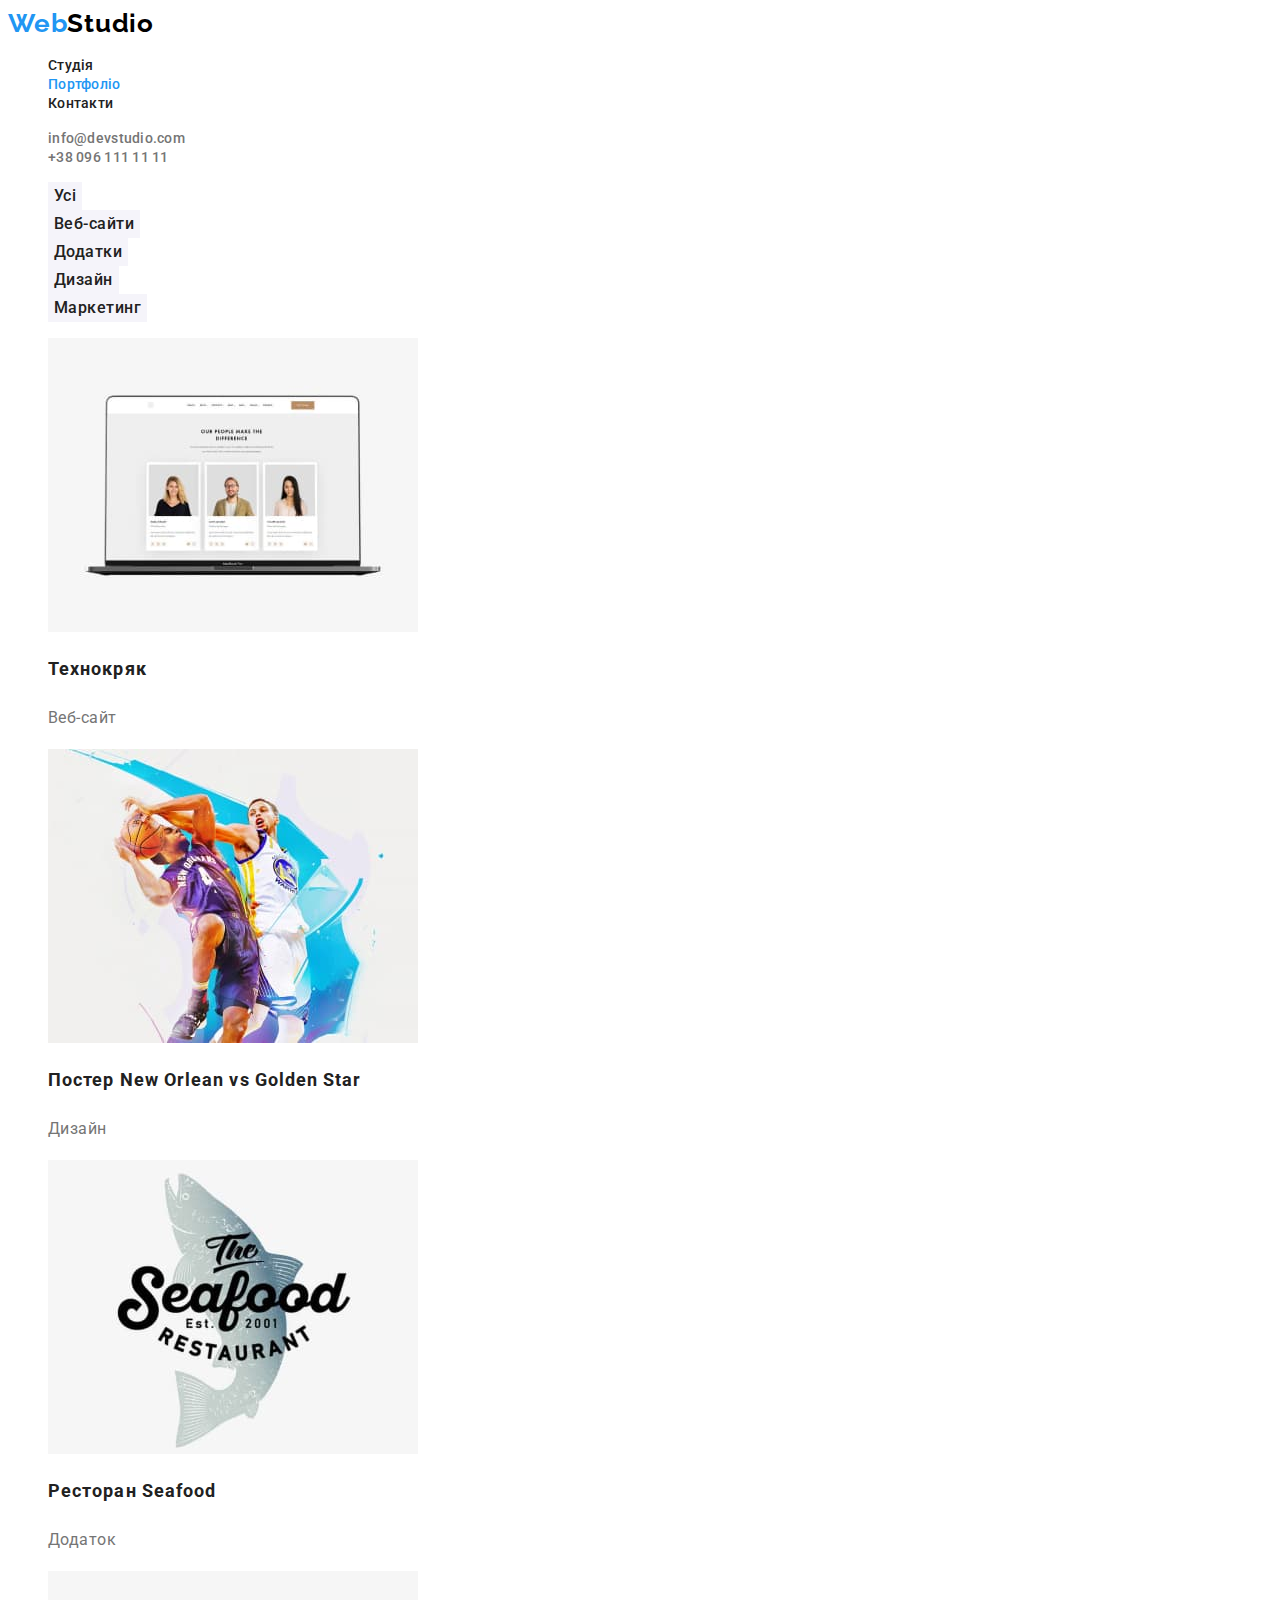
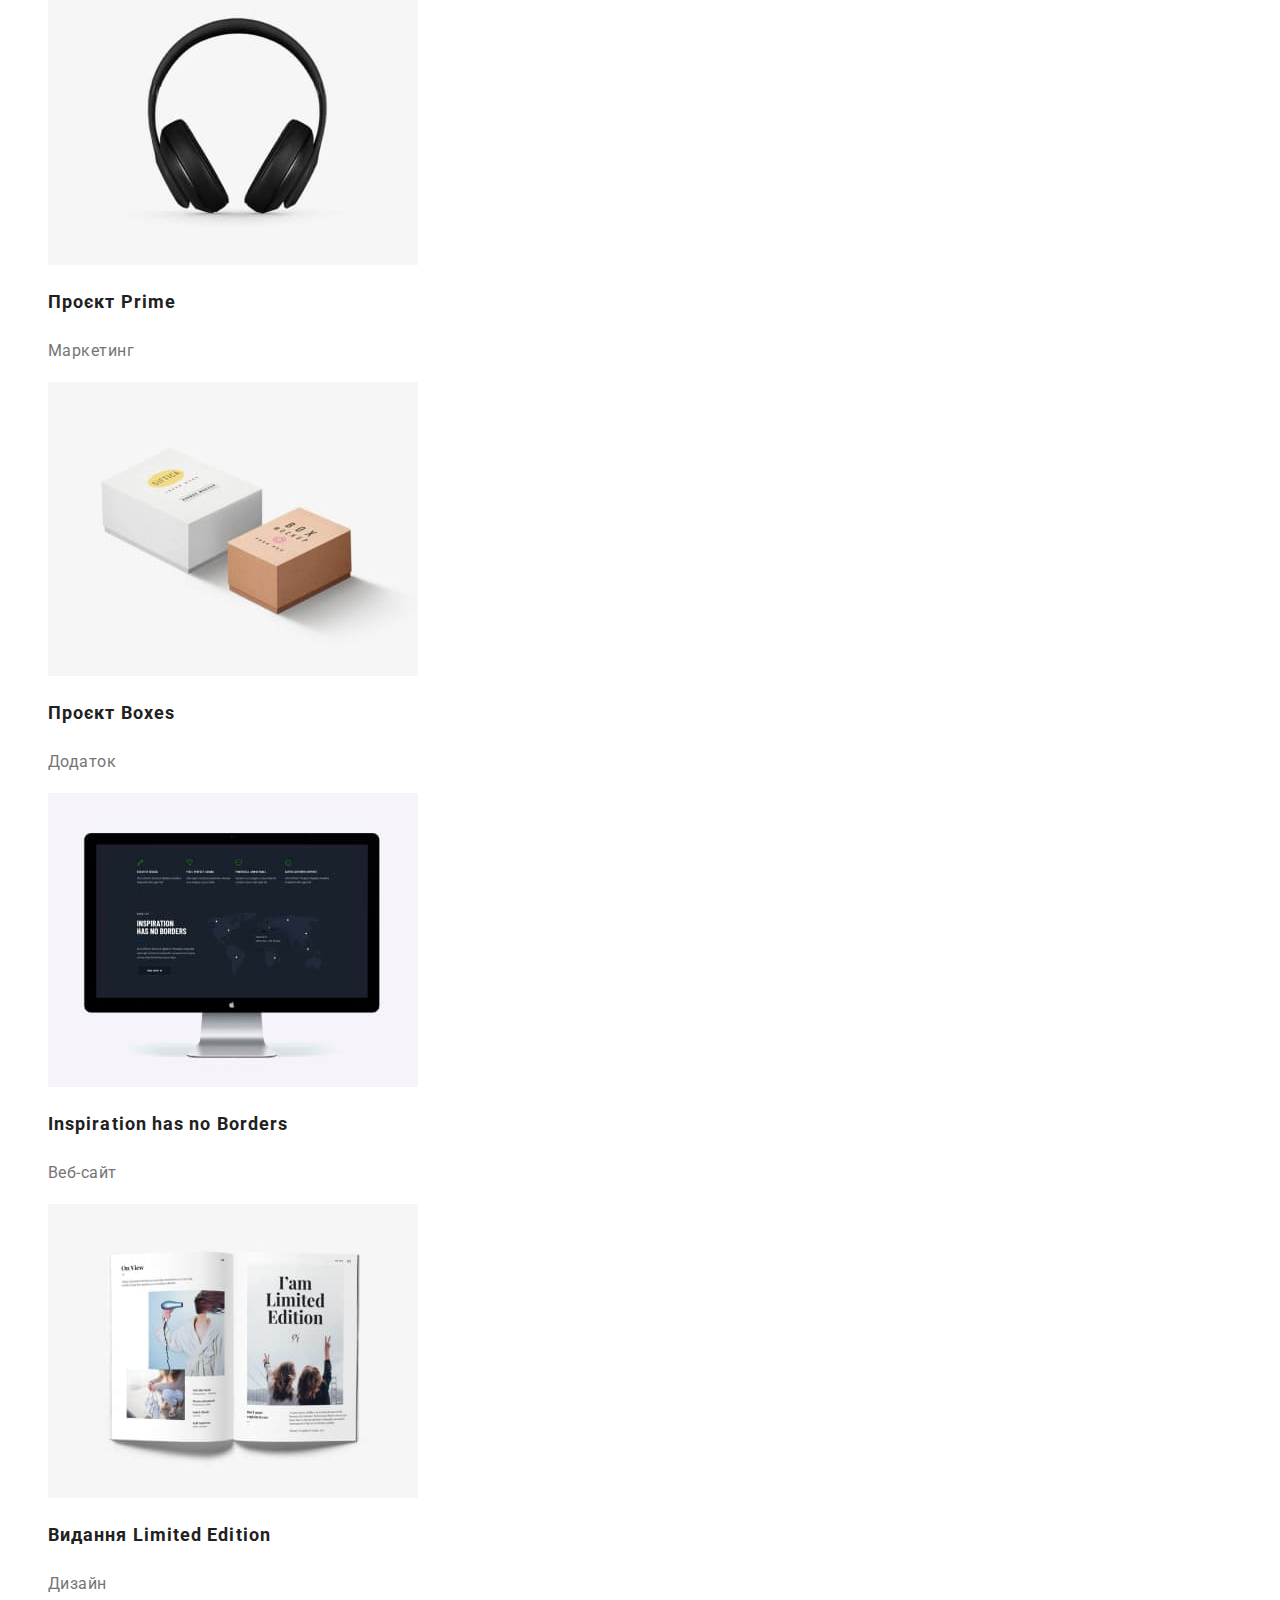
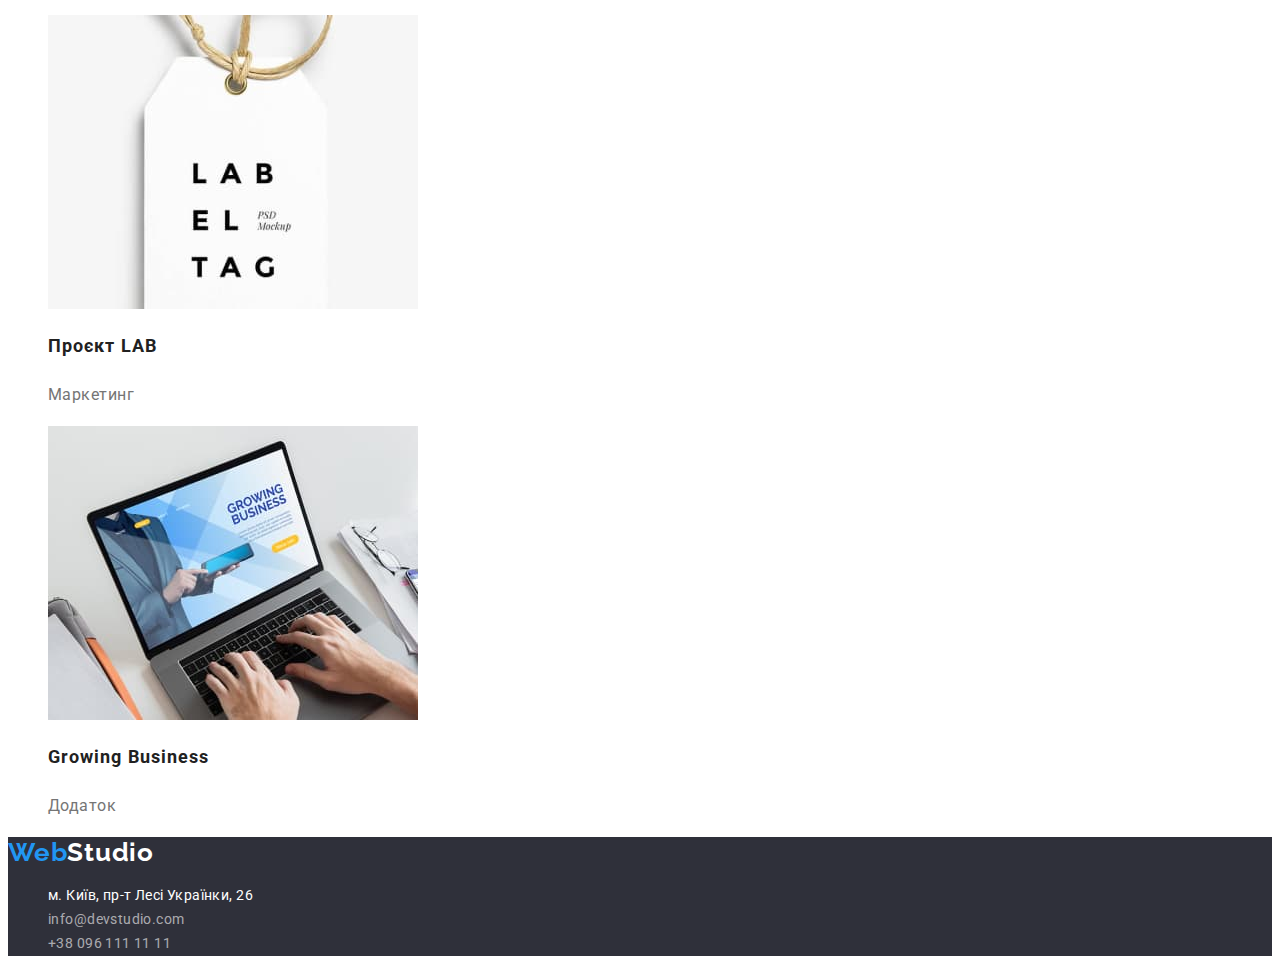
==== portfolio.html @ 20805ba6 "Initial commit" ====
<!DOCTYPE html>
<html lang="uk">
<head>
    <meta charset="UTF-8">
    <meta http-equiv="X-UA-Compatible" content="IE=edge">
    <meta name="viewport" content="width=device-width, initial-scale=1.0">
    <title>WebStudio Портфоліо</title>
    <link rel="preconnect" href="https://fonts.googleapis.com">
    <link rel="preconnect" href="https://fonts.gstatic.com" crossorigin>
    <link href="https://fonts.googleapis.com/css2?family=Raleway:wght@700&family=Roboto:wght@400;500;700;900&display=swap" rel="stylesheet">
    <link rel="stylesheet" href="./css/styles.css" />
</head>

<body class="body">
    <header>
      <nav>
        <a href="./index.html" class="logo"> Web<span class="logo-span">Studio</span> </a>

        <ul class="header-nav">
          <li><a href="./index.html" >Студія</a></li>
          <li><a class="current" href="./portfolio.html" >Портфоліо</a></li>
          <li><a href="#" >Контакти</a></li>
        </ul>
      </nav>

      <ul class="header-contacts">
        <li><a href="mailto:info@devstudio.com">info@devstudio.com</a></li>
        <li><a href="tel:+380961111111">+38 096 111 11 11</a></li>
      </ul>
    </header>

    <main>
        <section>
            <ul>
              <li><button type="button" class="portfolio-buttons">Усі</button></li>
              <li><button type="button" class="portfolio-buttons">Веб-сайти</button></li>
              <li><button type="button" class="portfolio-buttons">Додатки</button></li>
              <li><button type="button" class="portfolio-buttons">Дизайн</button></li>
              <li><button type="button" class="portfolio-buttons">Маркетинг</button></li>
            </ul>
            <ul>
              <li>
                <img src="./img/portfolio1.jpg" alt="Ноутбук" width=370>
                <h2 class="portfolio-examples-title">Технокряк</h2>
                <p class="portfolio-examples-text">Веб-сайт</p>
              </li>
              <li>
                <img src="./img/portfolio2.jpg" alt="Чоловіки грають у баскетбол" width=370>
                <h2 class="portfolio-examples-title">Постер New Orlean vs Golden Star</h2>
                <p class="portfolio-examples-text">Дизайн</p>
              </li>
              <li>
                <img src="./img/portfolio3.jpg" alt="Лого ресторану" width=370>
                <h2 class="portfolio-examples-title">Ресторан Seafood</h2>
                <p class="portfolio-examples-text">Додаток</p>
              </li>
              <li>
                <img src="./img/portfolio4.jpg" alt="Навушники" width=370>
                <h2 class="portfolio-examples-title">Проєкт Prime</h2>
                <p class="portfolio-examples-text">Маркетинг</p>
              </li>
              <li class="examples">
                <img src="./img/portfolio5.jpg" alt="Цеглини з написами" width=370>
                <h2 class="portfolio-examples-title">Проєкт Boxes</h2>
                <p class="portfolio-examples-text">Додаток</p>
              </li>
              <li>
                <img src="./img/portfolio6.jpg" alt="Монітор" width=370>
                <h2 class="portfolio-examples-title">Inspiration has no Borders</h2>
                <p class="portfolio-examples-text">Веб-сайт</p>
              </li>
              <li>
                <img src="./img/portfolio7.jpg" alt="Журнал" width=370>
                <h2 class="portfolio-examples-title">Видання Limited Edition</h2>
                <p class="portfolio-examples-text">Дизайн</p>
              </li>
              <li>
                <img src="./img/portfolio8.jpg" alt="Бірка" width=370>
                <h2 class="portfolio-examples-title">Проєкт LAB</h2>
                <p class="portfolio-examples-text">Маркетинг</p>
              </li>
              <li>
                <img src="./img/portfolio9.jpg" alt="Людина працює за ноутбуком" width=370>
                <h2 class="portfolio-examples-title">Growing Business</h2>
                <p class="portfolio-examples-text">Додаток</p>
              </li>
            </ul>
        </section>
        
    </main>

    <footer class="footer">
      <a href="./index.html" class="logo"> Web<span class="logo-footer">Studio</span> </a>
      <address>
        <ul>
          <li>
            <a class="adress"
              href="https://goo.gl/maps/CPtrU1FHBa2aNyZL9"
              target="_blank"
              rel="noopener noreferrer nofollow"
              >м. Київ, пр-т Лесі Українки, 26</a
            >
          </li>
          <li><a class="footer-contacts" href="mailto:info@devstudio.com">info@devstudio.com</a></li>
          <li><a class="footer-contacts" href="tel:+380961111111">+38 096 111 11 11</a></li>
        </ul>
      </address>
    </footer>
</body>
</html>
---- css/styles.css ----
/* home page */

:root {
    --primary-text-color: #212121;
    --secondary-text-color: #757575;
    --light-text-color: #FFFFFF;
    --accent-color: #2196F3; 
    --background-page-color: #FFFFFF;
    --team-background-color: #F5F4FA;
    --footer-contacts-color: #FFFFFF99;
    --portfolio-buttons-bg-color: #F5F4FA;
}

.body {
    color: var(--primary-text-color);
    background-color: var(--background-page-color);
    font-family: 'Roboto', sans-serif;
}

ul {
    list-style: none;
}


/* header */

.logo {
    color: #2196F3;
    text-decoration: none;
    font-family: 'Raleway', sans-serif;
    font-style: normal;
    font-weight: 700;
    font-size: 26px;
    line-height: 1.19;
    letter-spacing: 0.03em;
}

.logo-span {
    color: #000000;
}

.header-nav a {
    color: var(--primary-text-color);
    text-decoration: none;
    font-weight: 500;
    font-size: 14px;
    line-height: 1.14;
    letter-spacing: 0.02em;
}

.header-nav .current {
    color: var(--accent-color)
}

.header-nav a:hover, .header-nav a:focus {
    color: var(--accent-color);
}

.header-contacts a {
    color: var(--secondary-text-color);
    text-decoration: none;
    font-weight: 500;
    font-size: 14px;
    line-height: 1.14;
    letter-spacing: 0.02em;
}

.header-contacts a:hover, .header-contacts a:focus {
    color: var(--accent-color);
}



/* main */

.hero {
background-color: #2F303A;
}

.hero-title {
    color: var(--light-text-color);
    font-weight: 900;
    font-size: 44px;
    line-height: 1.36;
    text-align: center;
    letter-spacing: 0.06em;
    text-transform: uppercase;
}

.hero-button {
    color: var(--light-text-color);
    background-color: var(--accent-color);
    font-family: inherit;
    font-weight: 700;
    font-size: 16px;
    line-height: 1.88;    
    letter-spacing: 0.06em;
    border: none;
    cursor: pointer
}

.visually-hidden {
    position: absolute;
    white-space: nowrap;
    width: 1px;
    height: 1px;
    overflow: hidden;
    border: 0;
    padding: 0;
    clip: rect(0 0 0 0);
    clip-path: inset(50%);
    margin: -1px;
}

.adventages-titles {
    font-weight: 700;
    font-size: 14px;
    line-height: 1.14;
    letter-spacing: 0.03em;
    text-transform: uppercase;
}

.advantages-text {
    color: var(--secondary-text-color);
    font-size: 14px;
    line-height: 1.71;
    letter-spacing: 0.03em;
}

.sections-title {
    font-size: 36px;
    line-height: 1.17;
    text-align: center;
    letter-spacing: 0.03em;
}

.our-team {
    background-color: var(--team-background-color);
}

.our-team-items {
    background: var(--background-page-color);
}

.our-team-names {
    font-weight: 500;
    font-size: 16px;
    line-height: 1.19;
    text-align: center;
    letter-spacing: 0.03em;
}

.team-position {
    color: var(--secondary-text-color);
    font-size: 16px;
    line-height: 1.19;
    text-align: center;
    letter-spacing: 0.03em;
}



/* footer */

.footer {
    background-color: #2F303A;
}

.logo-footer {
    color: #FFFFFF;
}

.adress {
    color: var(--light-text-color);
    text-decoration: none;
    font-style: normal;
    font-size: 14px;
    line-height: 1.71;
    letter-spacing: 0.03em;
}

.adress:hover, .adress:focus {
    color: var(--accent-color);
}

.footer-contacts {
    color: var(--footer-contacts-color);
    text-decoration: none;
    font-style: normal;
    font-size: 14px;
    line-height: 1.71;
    letter-spacing: 0.03em;
}

.footer-contacts:hover, .footer-contacts:focus {
    color: var(--accent-color);
}


/* portfolio page */

.portfolio-buttons {
    background-color: var(--portfolio-buttons-bg-color);
    color: var(--primary-text-color);
    font-family: inherit; 
    font-style: normal;
    font-weight: 500;
    font-size: 16px;
    line-height: 1.63;
    letter-spacing: 0.03em;
    border: none;
    cursor: pointer
}

.portfolio-buttons:hover {
    background-color: var(--accent-color);
    color: var(--light-text-color);
}


.portfolio-examples-title {
    font-size: 18px;
    line-height: 2;
    letter-spacing: 0.06em;
}

.portfolio-examples-text {
    color: var(--secondary-text-color);
    font-size: 16px;
    line-height: 1.88;
    letter-spacing: 0.03em;
}
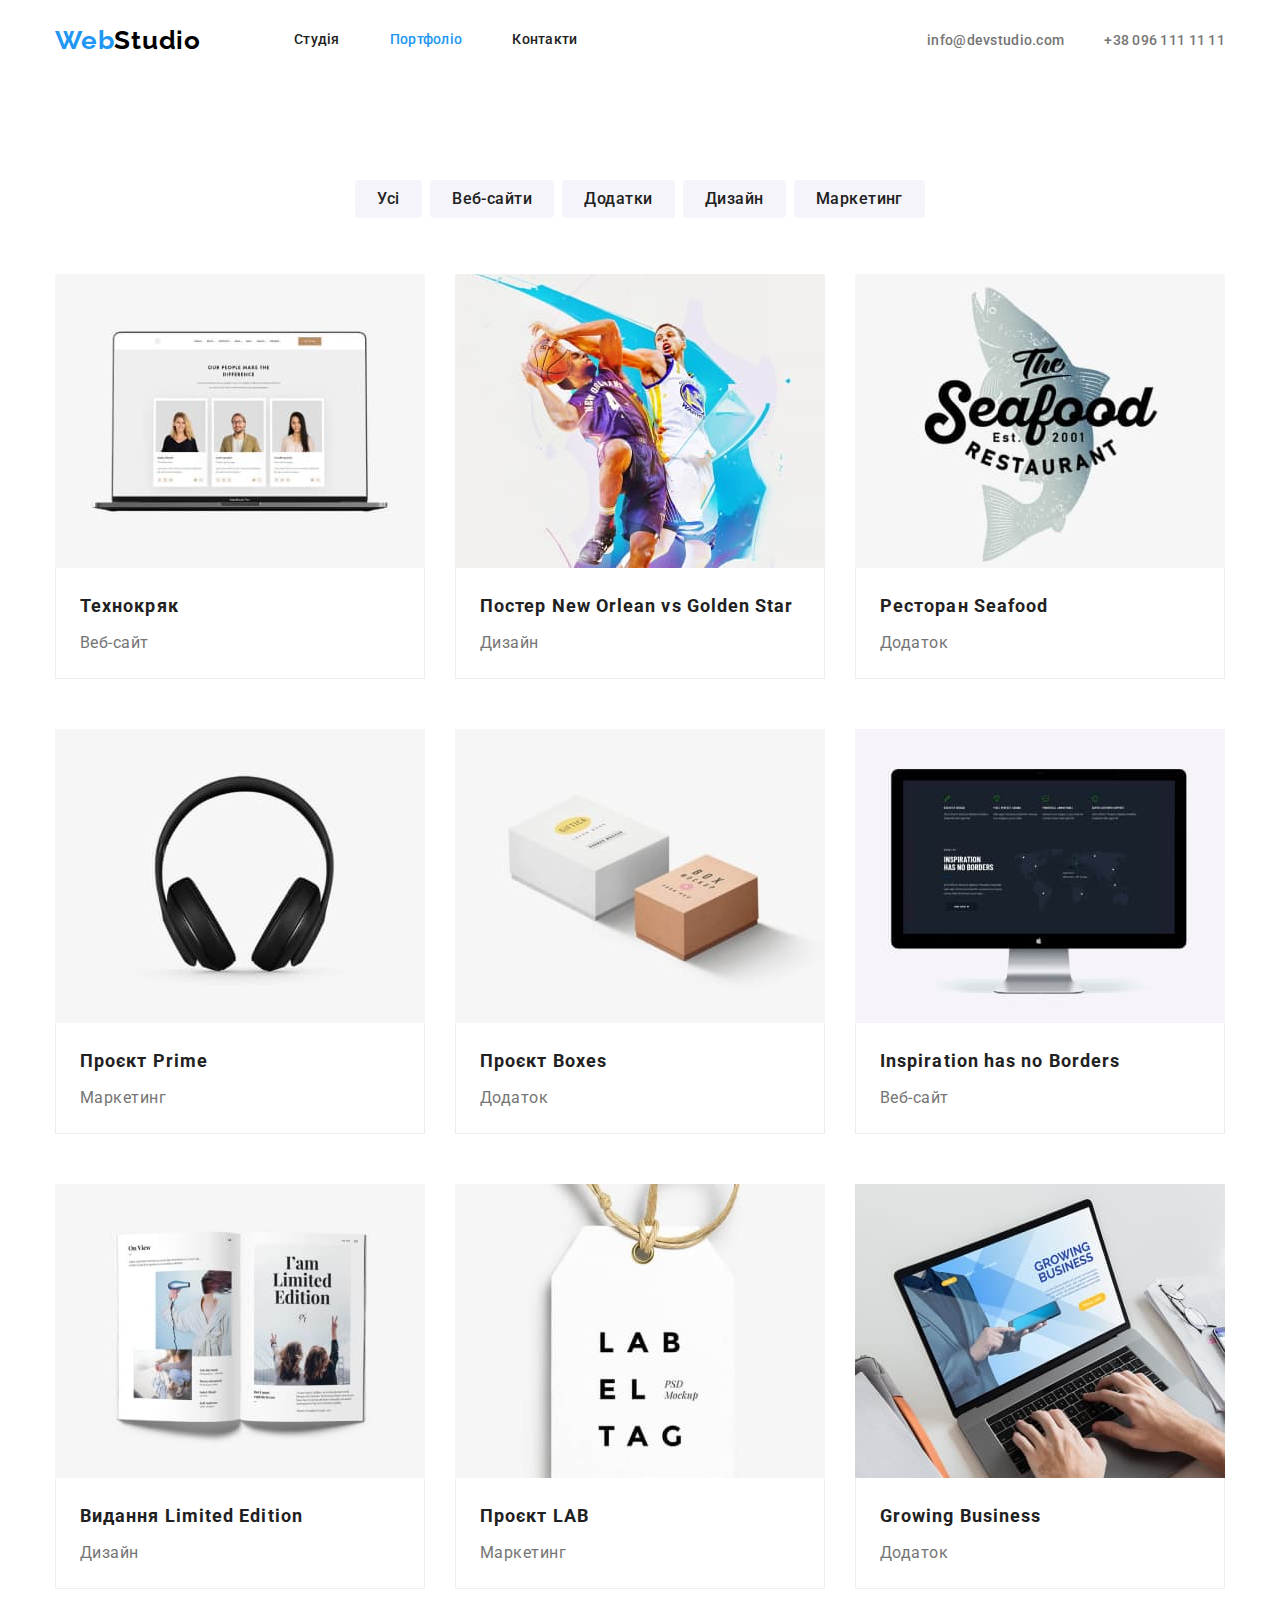
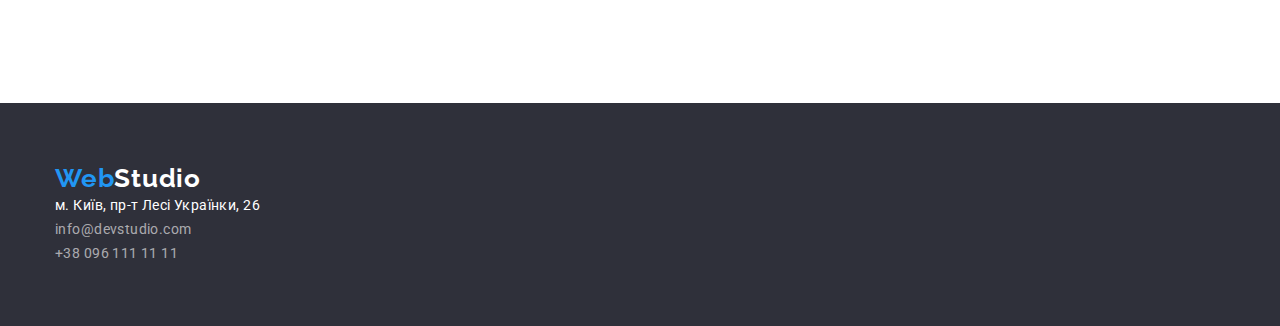
==== commit 7054935f: "Додає стилі ДЗ-3" ====
--- a/portfolio.html
+++ b/portfolio.html
@@ -8,91 +8,114 @@
     <link rel="preconnect" href="https://fonts.googleapis.com">
     <link rel="preconnect" href="https://fonts.gstatic.com" crossorigin>
     <link href="https://fonts.googleapis.com/css2?family=Raleway:wght@700&family=Roboto:wght@400;500;700;900&display=swap" rel="stylesheet">
+    <link rel="stylesheet" href="https://cdnjs.cloudflare.com/ajax/libs/modern-normalize/1.1.0/modern-normalize.min.css">
     <link rel="stylesheet" href="./css/styles.css" />
 </head>
 
 <body class="body">
     <header>
-      <nav>
-        <a href="./index.html" class="logo"> Web<span class="logo-span">Studio</span> </a>
+      <div class="container header-list">
+        <nav class="main-nav">
+          <a href="./index.html" class="logo"> Web<span class="logo-span">Studio</span> </a>
 
-        <ul class="header-nav">
-          <li><a href="./index.html" >Студія</a></li>
-          <li><a class="current" href="./portfolio.html" >Портфоліо</a></li>
-          <li><a href="#" >Контакти</a></li>
+          <ul class="header-nav">
+            <li class="header-nav-items"><a class="header-nav-link" href="./index.html" >Студія</a></li>
+            <li class="header-nav-items"><a class="header-nav-link current" href="./portfolio.html" >Портфоліо</a></li>
+            <li class="header-nav-items"><a class="header-nav-link" href="#" >Контакти</a></li>
+          </ul>
+        </nav>
+
+        <ul class="header-contacts">
+          <li class="header-contacts-items" ><a href="mailto:info@devstudio.com">info@devstudio.com</a></li>
+          <li class="header-contacts-items" ><a href="tel:+380961111111">+38 096 111 11 11</a></li>
         </ul>
-      </nav>
-
-      <ul class="header-contacts">
-        <li><a href="mailto:info@devstudio.com">info@devstudio.com</a></li>
-        <li><a href="tel:+380961111111">+38 096 111 11 11</a></li>
-      </ul>
+      </div>
     </header>
 
     <main>
-        <section>
-            <ul>
-              <li><button type="button" class="portfolio-buttons">Усі</button></li>
-              <li><button type="button" class="portfolio-buttons">Веб-сайти</button></li>
-              <li><button type="button" class="portfolio-buttons">Додатки</button></li>
-              <li><button type="button" class="portfolio-buttons">Дизайн</button></li>
-              <li><button type="button" class="portfolio-buttons">Маркетинг</button></li>
+        <section class="section portfolio-section">
+          <div class="container">
+             <ul class="portfolio-buttons-list">
+              <li class="portfolio-buttons-items" ><button type="button" class="portfolio-buttons">Усі</button></li>
+              <li class="portfolio-buttons-items"><button type="button" class="portfolio-buttons">Веб-сайти</button></li>
+              <li class="portfolio-buttons-items"><button type="button" class="portfolio-buttons">Додатки</button></li>
+              <li class="portfolio-buttons-items"><button type="button" class="portfolio-buttons">Дизайн</button></li>
+              <li class="portfolio-buttons-items"><button type="button" class="portfolio-buttons">Маркетинг</button></li>
             </ul>
-            <ul>
-              <li>
+            <ul class="portfolio-examples">
+              <li class="portfolio-examples-items">
                 <img src="./img/portfolio1.jpg" alt="Ноутбук" width=370>
-                <h2 class="portfolio-examples-title">Технокряк</h2>
-                <p class="portfolio-examples-text">Веб-сайт</p>
+                <div class="portfolio-examples-card">
+                  <h2 class="portfolio-examples-title">Технокряк</h2>
+                  <p class="portfolio-examples-text">Веб-сайт</p>
+                </div>
               </li>
-              <li>
+              <li class="portfolio-examples-items">
                 <img src="./img/portfolio2.jpg" alt="Чоловіки грають у баскетбол" width=370>
-                <h2 class="portfolio-examples-title">Постер New Orlean vs Golden Star</h2>
-                <p class="portfolio-examples-text">Дизайн</p>
+                <div class="portfolio-examples-card">
+                  <h2 class="portfolio-examples-title">Постер New Orlean vs Golden Star</h2>
+                  <p class="portfolio-examples-text">Дизайн</p>
+                </div>
               </li>
-              <li>
+              <li class="portfolio-examples-items">
                 <img src="./img/portfolio3.jpg" alt="Лого ресторану" width=370>
-                <h2 class="portfolio-examples-title">Ресторан Seafood</h2>
-                <p class="portfolio-examples-text">Додаток</p>
+                <div class="portfolio-examples-card">
+                  <h2 class="portfolio-examples-title">Ресторан Seafood</h2>
+                  <p class="portfolio-examples-text">Додаток</p>
+                </div>
               </li>
-              <li>
+              <li class="portfolio-examples-items">
                 <img src="./img/portfolio4.jpg" alt="Навушники" width=370>
-                <h2 class="portfolio-examples-title">Проєкт Prime</h2>
-                <p class="portfolio-examples-text">Маркетинг</p>
+                <div class="portfolio-examples-card">
+                  <h2 class="portfolio-examples-title">Проєкт Prime</h2>
+                  <p class="portfolio-examples-text">Маркетинг</p>
+                </div>
               </li>
-              <li class="examples">
+              <li class="portfolio-examples-items">
                 <img src="./img/portfolio5.jpg" alt="Цеглини з написами" width=370>
-                <h2 class="portfolio-examples-title">Проєкт Boxes</h2>
-                <p class="portfolio-examples-text">Додаток</p>
+                <div class="portfolio-examples-card">
+                 <h2 class="portfolio-examples-title">Проєкт Boxes</h2>
+                 <p class="portfolio-examples-text">Додаток</p>
+                </div>
               </li>
-              <li>
+              <li class="portfolio-examples-items">
                 <img src="./img/portfolio6.jpg" alt="Монітор" width=370>
-                <h2 class="portfolio-examples-title">Inspiration has no Borders</h2>
-                <p class="portfolio-examples-text">Веб-сайт</p>
+                <div class="portfolio-examples-card">
+                  <h2 class="portfolio-examples-title">Inspiration has no Borders</h2>
+                  <p class="portfolio-examples-text">Веб-сайт</p>
+                </div>
               </li>
-              <li>
+              <li class="portfolio-examples-items">
                 <img src="./img/portfolio7.jpg" alt="Журнал" width=370>
-                <h2 class="portfolio-examples-title">Видання Limited Edition</h2>
-                <p class="portfolio-examples-text">Дизайн</p>
+                <div class="portfolio-examples-card">
+                  <h2 class="portfolio-examples-title">Видання Limited Edition</h2>
+                  <p class="portfolio-examples-text">Дизайн</p>
+                </div>
               </li>
-              <li>
+              <li class="portfolio-examples-items">
                 <img src="./img/portfolio8.jpg" alt="Бірка" width=370>
-                <h2 class="portfolio-examples-title">Проєкт LAB</h2>
-                <p class="portfolio-examples-text">Маркетинг</p>
+                <div class="portfolio-examples-card">
+                 <h2 class="portfolio-examples-title">Проєкт LAB</h2>
+                 <p class="portfolio-examples-text">Маркетинг</p>
+                </div>
               </li>
-              <li>
+              <li class="portfolio-examples-items">
                 <img src="./img/portfolio9.jpg" alt="Людина працює за ноутбуком" width=370>
-                <h2 class="portfolio-examples-title">Growing Business</h2>
-                <p class="portfolio-examples-text">Додаток</p>
+                <div class="portfolio-examples-card">
+                  <h2 class="portfolio-examples-title">Growing Business</h2>
+                  <p class="portfolio-examples-text">Додаток</p>
+                </div>
               </li>
             </ul>
+          </div>
         </section>
-        
     </main>
 
     <footer class="footer">
-      <a href="./index.html" class="logo"> Web<span class="logo-footer">Studio</span> </a>
-      <address>
-        <ul>
+      <div class="container">
+       <a href="./index.html" class="logo"> Web<span class="logo-footer">Studio</span> </a>
+       <address>
+        <ul class="footer-adress-list">
           <li>
             <a class="adress"
               href="https://goo.gl/maps/CPtrU1FHBa2aNyZL9"
@@ -104,7 +127,8 @@
           <li><a class="footer-contacts" href="mailto:info@devstudio.com">info@devstudio.com</a></li>
           <li><a class="footer-contacts" href="tel:+380961111111">+38 096 111 11 11</a></li>
         </ul>
-      </address>
+       </address>
+      </div>
     </footer>
 </body>
 </html>--- a/css/styles.css
+++ b/css/styles.css
@@ -22,10 +22,42 @@
     list-style: none;
 }
 
+img {
+    display: block;
+    max-width: 100%;
+    height: auto;
+}
+
+.container {
+    width: 1200px;
+    margin: 0 auto;
+    
+    padding-left: 15px;
+    padding-right: 15px;
+}
+
 
 /* header */
 
+.header {
+    border-bottom-width: 1px;
+    border-bottom-style: solid;
+    border-bottom-color:#ECECEC;
+}
+
+.header-list {
+    display: flex;
+    align-items: center;
+}
+
+.main-nav {
+    display: flex;
+    align-items: center;
+}
+
 .logo {
+    margin-right: 93px;
+    
     color: #2196F3;
     text-decoration: none;
     font-family: 'Raleway', sans-serif;
@@ -40,6 +72,26 @@
     color: #000000;
 }
 
+.header-nav {
+    display: flex;
+    margin: 0px;
+    padding: 0px;
+}
+
+.header-nav-items {
+    margin-right: 50px;
+}
+
+.header-nav-items:last-child {
+    margin-right: 0px;
+}
+
+.header-nav-link {
+    display: block;
+    padding-top: 32px;
+    padding-bottom: 32px;
+}
+
 .header-nav a {
     color: var(--primary-text-color);
     text-decoration: none;
@@ -57,6 +109,20 @@
     color: var(--accent-color);
 }
 
+.header-contacts {
+    display: flex;
+    margin: 0px 0px 0px auto;
+    padding: 0px;
+}
+
+.header-contacts-items {
+    margin-right: 40px;
+}
+
+.header-contacts-items:last-child {
+    margin-right: 0px;
+}
+
 .header-contacts a {
     color: var(--secondary-text-color);
     text-decoration: none;
@@ -75,20 +141,32 @@
 /* main */
 
 .hero {
-background-color: #2F303A;
+   background-color: #2F303A;
+   padding-top: 200px;
+   padding-bottom: 200px;
+   text-align: center;
 }
 
 .hero-title {
+    margin-top: 0px;
+    margin-right: auto;
+    margin-left: auto;
+    margin-bottom: 30px;
+    padding: 0px;
+    width: 696px;
+    
     color: var(--light-text-color);
     font-weight: 900;
     font-size: 44px;
     line-height: 1.36;
-    text-align: center;
     letter-spacing: 0.06em;
     text-transform: uppercase;
 }
 
 .hero-button {
+    padding: 10px 24px;
+    min-width: 200px;
+    
     color: var(--light-text-color);
     background-color: var(--accent-color);
     font-family: inherit;
@@ -97,10 +175,18 @@
     line-height: 1.88;    
     letter-spacing: 0.06em;
     border: none;
-    cursor: pointer
+    cursor: pointer;
+    border-radius: 4px;
+}
+
+.section {
+    padding-top: 94px;
+    padding-bottom: 94px;
 }
 
 .visually-hidden {
+    margin: -1px;
+    
     position: absolute;
     white-space: nowrap;
     width: 1px;
@@ -110,10 +196,27 @@
     padding: 0;
     clip: rect(0 0 0 0);
     clip-path: inset(50%);
-    margin: -1px;
+}
+
+.adventages-list {
+    display: flex;
+    margin: 0px;
+    padding: 0px;
+}
+
+.adventages-items {
+    width: 270px;
+    margin-right: 30px;
+}
+
+.adventages-items:last-child {
+    margin-right: 0px;
 }
 
 .adventages-titles {
+    margin-top: 0px;
+    margin-bottom: 10px;
+    
     font-weight: 700;
     font-size: 14px;
     line-height: 1.14;
@@ -122,28 +225,75 @@
 }
 
 .advantages-text {
+    margin: 0px;
+    
     color: var(--secondary-text-color);
     font-size: 14px;
     line-height: 1.71;
     letter-spacing: 0.03em;
 }
 
+.our-specialization {
+    padding-top: 0px;
+}
+
 .sections-title {
+    margin-top: 0px;
+    margin-bottom: 50px;
+    
     font-size: 36px;
     line-height: 1.17;
     text-align: center;
     letter-spacing: 0.03em;
 }
 
+.specialization-list {
+    display: flex;
+    margin: 0px;
+    padding: 0px;
+}
+
+.specialization-items {
+    margin-right: 30px;
+}
+
+.specialization-items:last-child {
+    margin-right: 0px;
+}
+
+
 .our-team {
     background-color: var(--team-background-color);
 }
 
+.our-team-list {
+    display: flex;
+    margin: 0px;
+    padding: 0px;
+}
+
 .our-team-items {
     background: var(--background-page-color);
+    width: 270px;
+    margin-right: 30px; 
+    
+    border-bottom-right-radius: 4px;
+    border-bottom-left-radius: 4px;
+}
+
+.our-team-items:last-child {
+    margin-right: 0px;
+}
+
+.our-team-card {
+    padding-top: 30px;
+    padding-bottom: 30px;
 }
 
 .our-team-names {
+    margin-top: 0px;
+    margin-bottom: 10px;
+    
     font-weight: 500;
     font-size: 16px;
     line-height: 1.19;
@@ -152,6 +302,8 @@
 }
 
 .team-position {
+    margin: 0px;
+    
     color: var(--secondary-text-color);
     font-size: 16px;
     line-height: 1.19;
@@ -164,11 +316,19 @@
 /* footer */
 
 .footer {
+    padding-top: 60px;
+    padding-bottom: 60px;
+    
     background-color: #2F303A;
 }
 
 .logo-footer {
     color: #FFFFFF;
+}
+
+.footer-adress-list {
+    margin: 0px;
+    padding: 0px;
 }
 
 .adress {
@@ -200,17 +360,41 @@
 
 /* portfolio page */
 
+
+.portfolio-section {
+    padding-top: 100px;
+}
+
+.portfolio-buttons-list {
+    display: flex;
+    margin: 0px 0px 56px 0px;
+    padding: 0px;
+    justify-content:center
+}
+
+.portfolio-buttons-items {
+    margin-right: 8px;
+}
+
+.portfolio-buttons-items:last-child {
+    margin-right: 0px;
+}
+
 .portfolio-buttons {
+    padding: 6px 22px;
+    min-width: 67px;
+
     background-color: var(--portfolio-buttons-bg-color);
     color: var(--primary-text-color);
-    font-family: inherit; 
+    font-family: inherit;
     font-style: normal;
     font-weight: 500;
     font-size: 16px;
     line-height: 1.63;
     letter-spacing: 0.03em;
     border: none;
-    cursor: pointer
+    cursor: pointer;
+    border-radius: 4px;
 }
 
 .portfolio-buttons:hover {
@@ -218,14 +402,48 @@
     color: var(--light-text-color);
 }
 
+.portfolio-examples {
+    display: flex;
+    flex-wrap: wrap;
+    margin: 0px;
+    padding: 0px;
+}
+
+.portfolio-examples-items {
+    margin-right: 30px;
+    margin-bottom: 30px;
+    padding-bottom: 20px;
+    width: 370px;
+}
+
+.portfolio-examples-items:nth-child(3n) {
+    margin-right: 0px;
+}
+
+.portfolio-examples-items:nth-last-child(-n + 3) {
+    margin-bottom: 0px;
+}
+
+.portfolio-examples-card {
+    padding: 20px 24px;
+    border-right: 1px solid #EEEEEE;
+    border-bottom: 1px solid #EEEEEE;
+    border-left: 1px solid #EEEEEE;
+}
 
 .portfolio-examples-title {
+    margin-top: 0px;
+    margin-bottom: 4px;
+    
     font-size: 18px;
     line-height: 2;
     letter-spacing: 0.06em;
 }
 
 .portfolio-examples-text {
+    margin-top: 0px;
+    margin-bottom: 0px;
+    
     color: var(--secondary-text-color);
     font-size: 16px;
     line-height: 1.88;
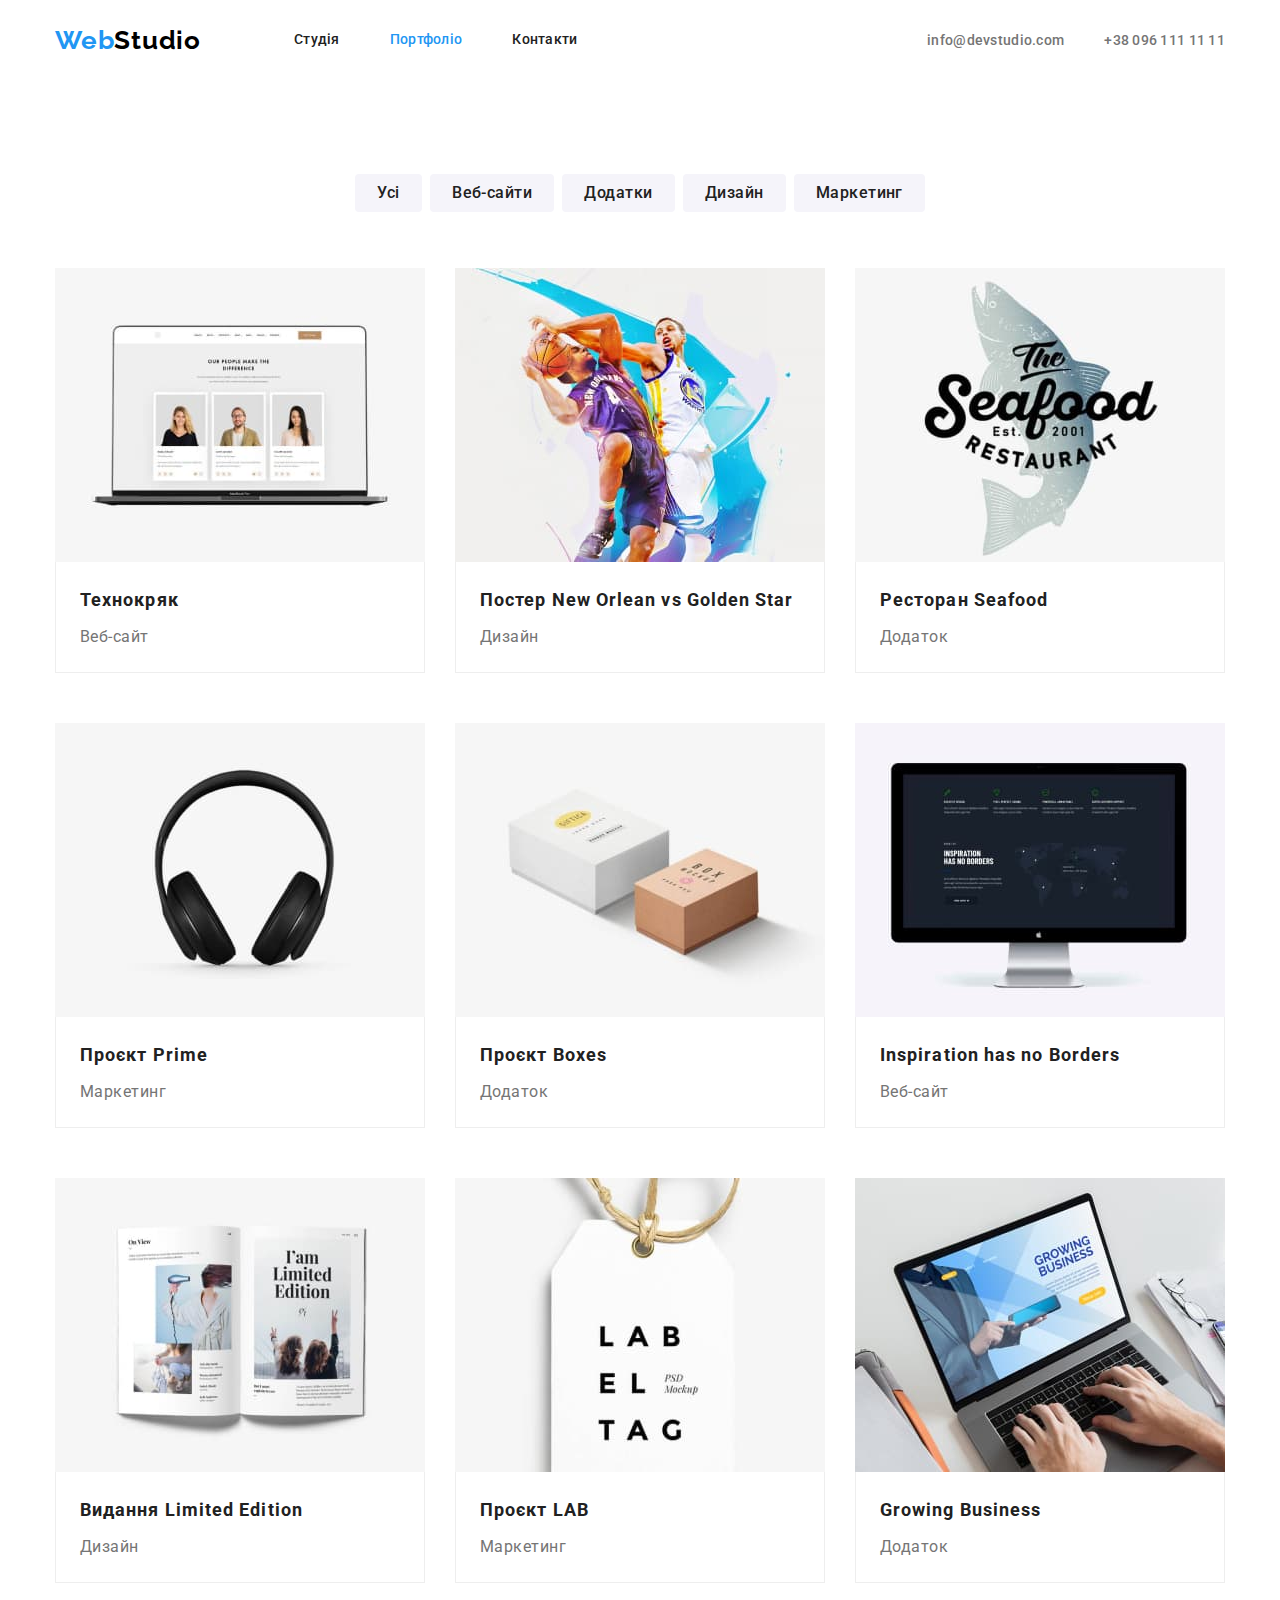
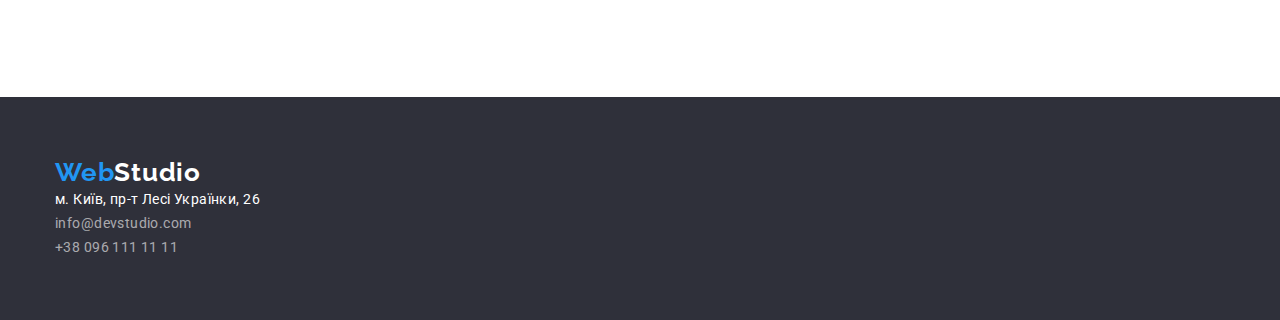
==== commit f80e0302: "Додає стилі портфоліо ДЗ-3" ====
--- a/portfolio.html
+++ b/portfolio.html
@@ -33,7 +33,7 @@
     </header>
 
     <main>
-        <section class="section portfolio-section">
+        <section class="section">
           <div class="container">
              <ul class="portfolio-buttons-list">
               <li class="portfolio-buttons-items" ><button type="button" class="portfolio-buttons">Усі</button></li>
--- a/css/styles.css
+++ b/css/styles.css
@@ -361,10 +361,6 @@
 /* portfolio page */
 
 
-.portfolio-section {
-    padding-top: 100px;
-}
-
 .portfolio-buttons-list {
     display: flex;
     margin: 0px 0px 56px 0px;
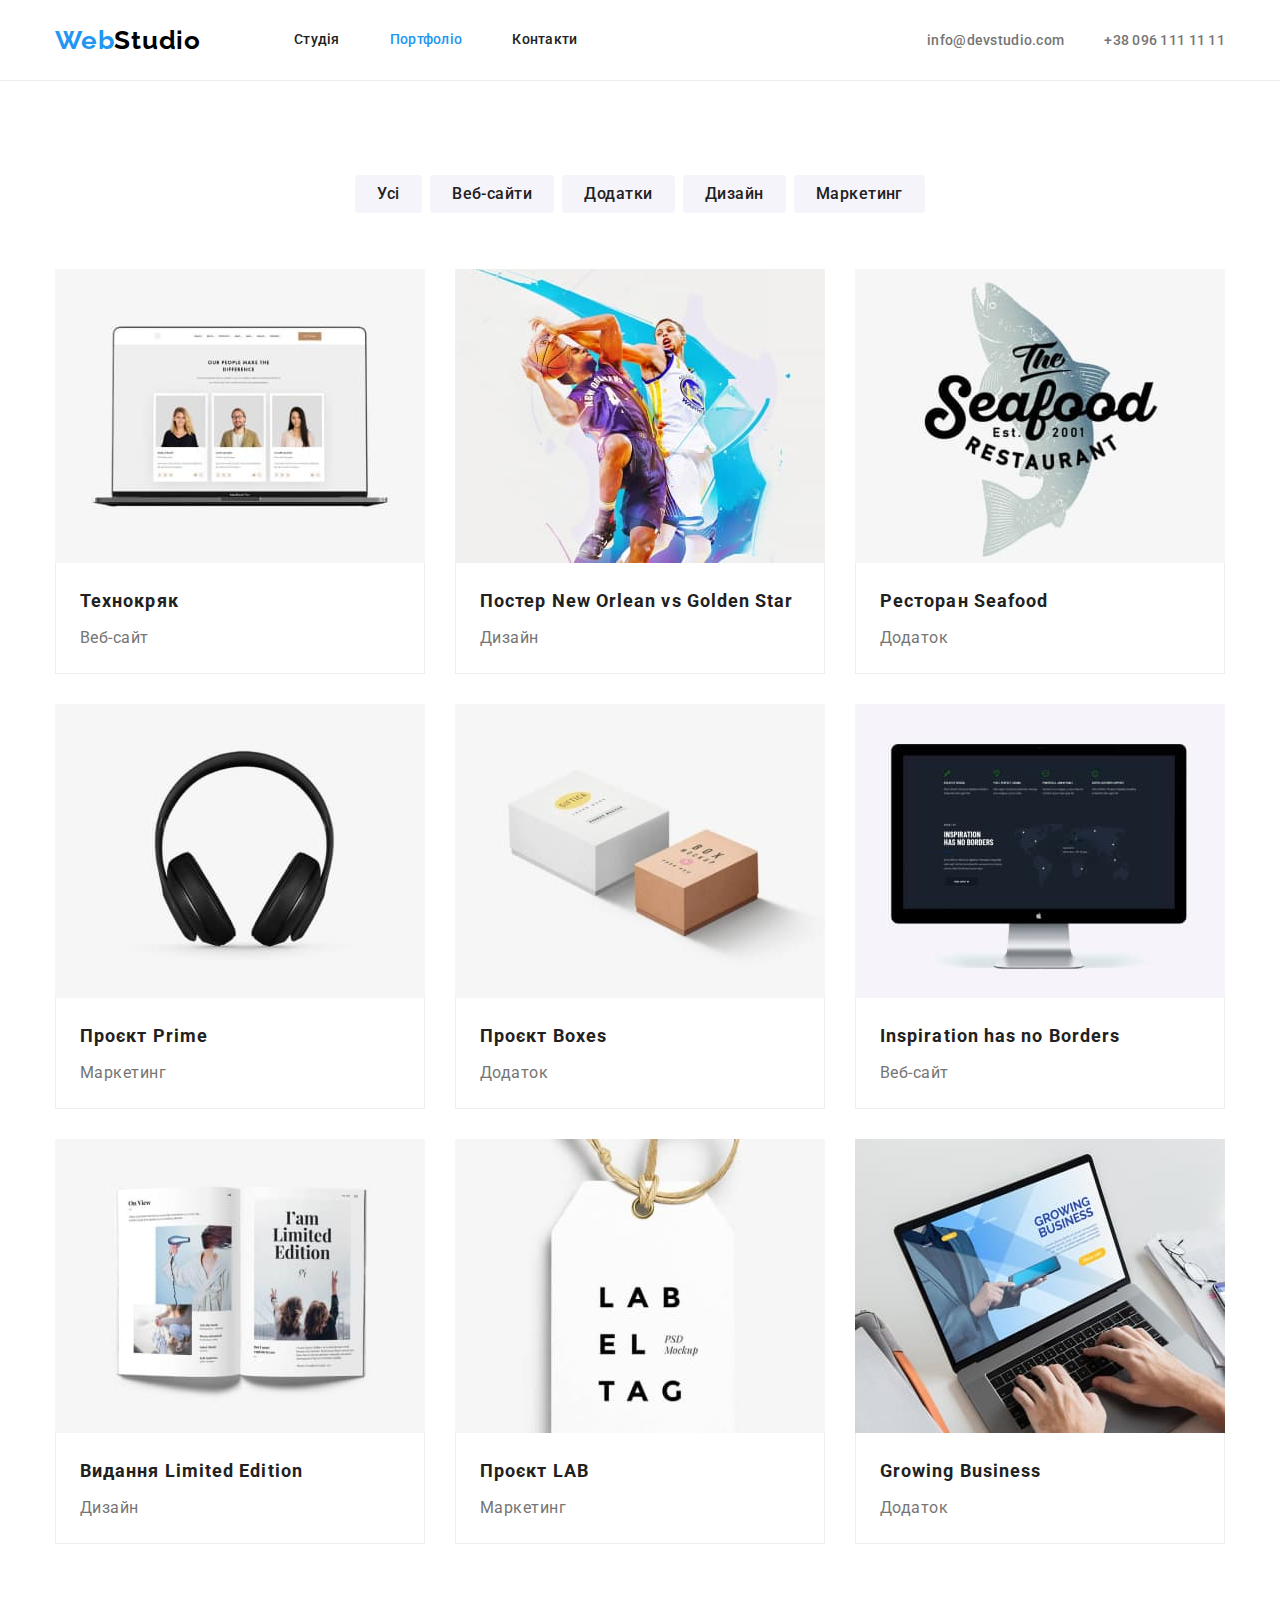
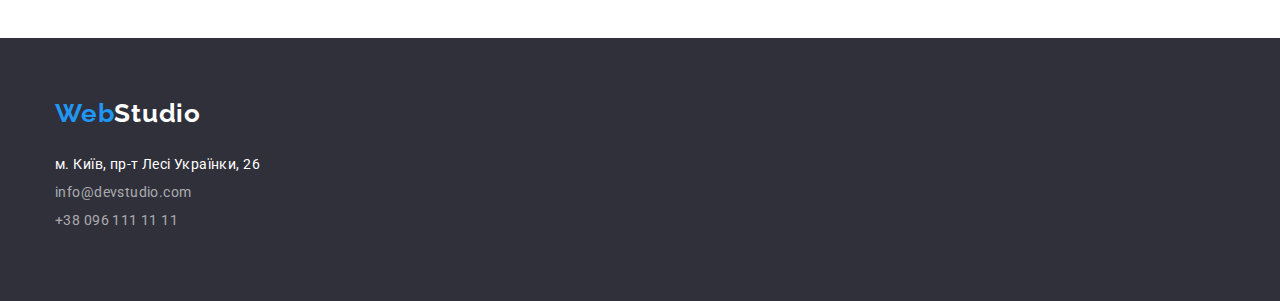
==== commit ab5756dd: "Додає стилі портфоліо-2 ДЗ-3" ====
--- a/portfolio.html
+++ b/portfolio.html
@@ -13,7 +13,7 @@
 </head>
 
 <body class="body">
-    <header>
+    <header class="header">
       <div class="container header-list">
         <nav class="main-nav">
           <a href="./index.html" class="logo"> Web<span class="logo-span">Studio</span> </a>
@@ -113,7 +113,7 @@
 
     <footer class="footer">
       <div class="container">
-       <a href="./index.html" class="logo"> Web<span class="logo-footer">Studio</span> </a>
+       <a href="./index.html" class="logo-footer"> Web<span class="logo-footer-span">Studio</span> </a>
        <address>
         <ul class="footer-adress-list">
           <li>
--- a/css/styles.css
+++ b/css/styles.css
@@ -323,6 +323,20 @@
 }
 
 .logo-footer {
+    display: block;
+    margin-bottom: 28px;
+    
+    color: #2196F3;
+    text-decoration: none;
+    font-family: 'Raleway', sans-serif;
+    font-style: normal;
+    font-weight: 700;
+    font-size: 26px;
+    line-height: 1.19;
+    letter-spacing: 0.03em;
+}
+
+.logo-footer-span {
     color: #FFFFFF;
 }
 
@@ -332,11 +346,13 @@
 }
 
 .adress {
+    display: block;
+    margin-bottom: 12px;
     color: var(--light-text-color);
     text-decoration: none;
     font-style: normal;
     font-size: 14px;
-    line-height: 1.71;
+    line-height: 1.14;
     letter-spacing: 0.03em;
 }
 
@@ -345,11 +361,13 @@
 }
 
 .footer-contacts {
+    display: block;
+    margin-bottom: 12px;
     color: var(--footer-contacts-color);
     text-decoration: none;
     font-style: normal;
     font-size: 14px;
-    line-height: 1.71;
+    line-height: 1.14;
     letter-spacing: 0.03em;
 }
 
@@ -357,6 +375,20 @@
     color: var(--accent-color);
 }
 
+.footer-phone {
+    display: block;
+    color: var(--footer-contacts-color);
+    text-decoration: none;
+    font-style: normal;
+    font-size: 14px;
+    line-height: 1.14;
+    letter-spacing: 0.03em;
+}
+
+.footer-phone:hover,
+.footer-phone:focus {
+    color: var(--accent-color);
+}
 
 /* portfolio page */
 
@@ -408,7 +440,6 @@
 .portfolio-examples-items {
     margin-right: 30px;
     margin-bottom: 30px;
-    padding-bottom: 20px;
     width: 370px;
 }
 
